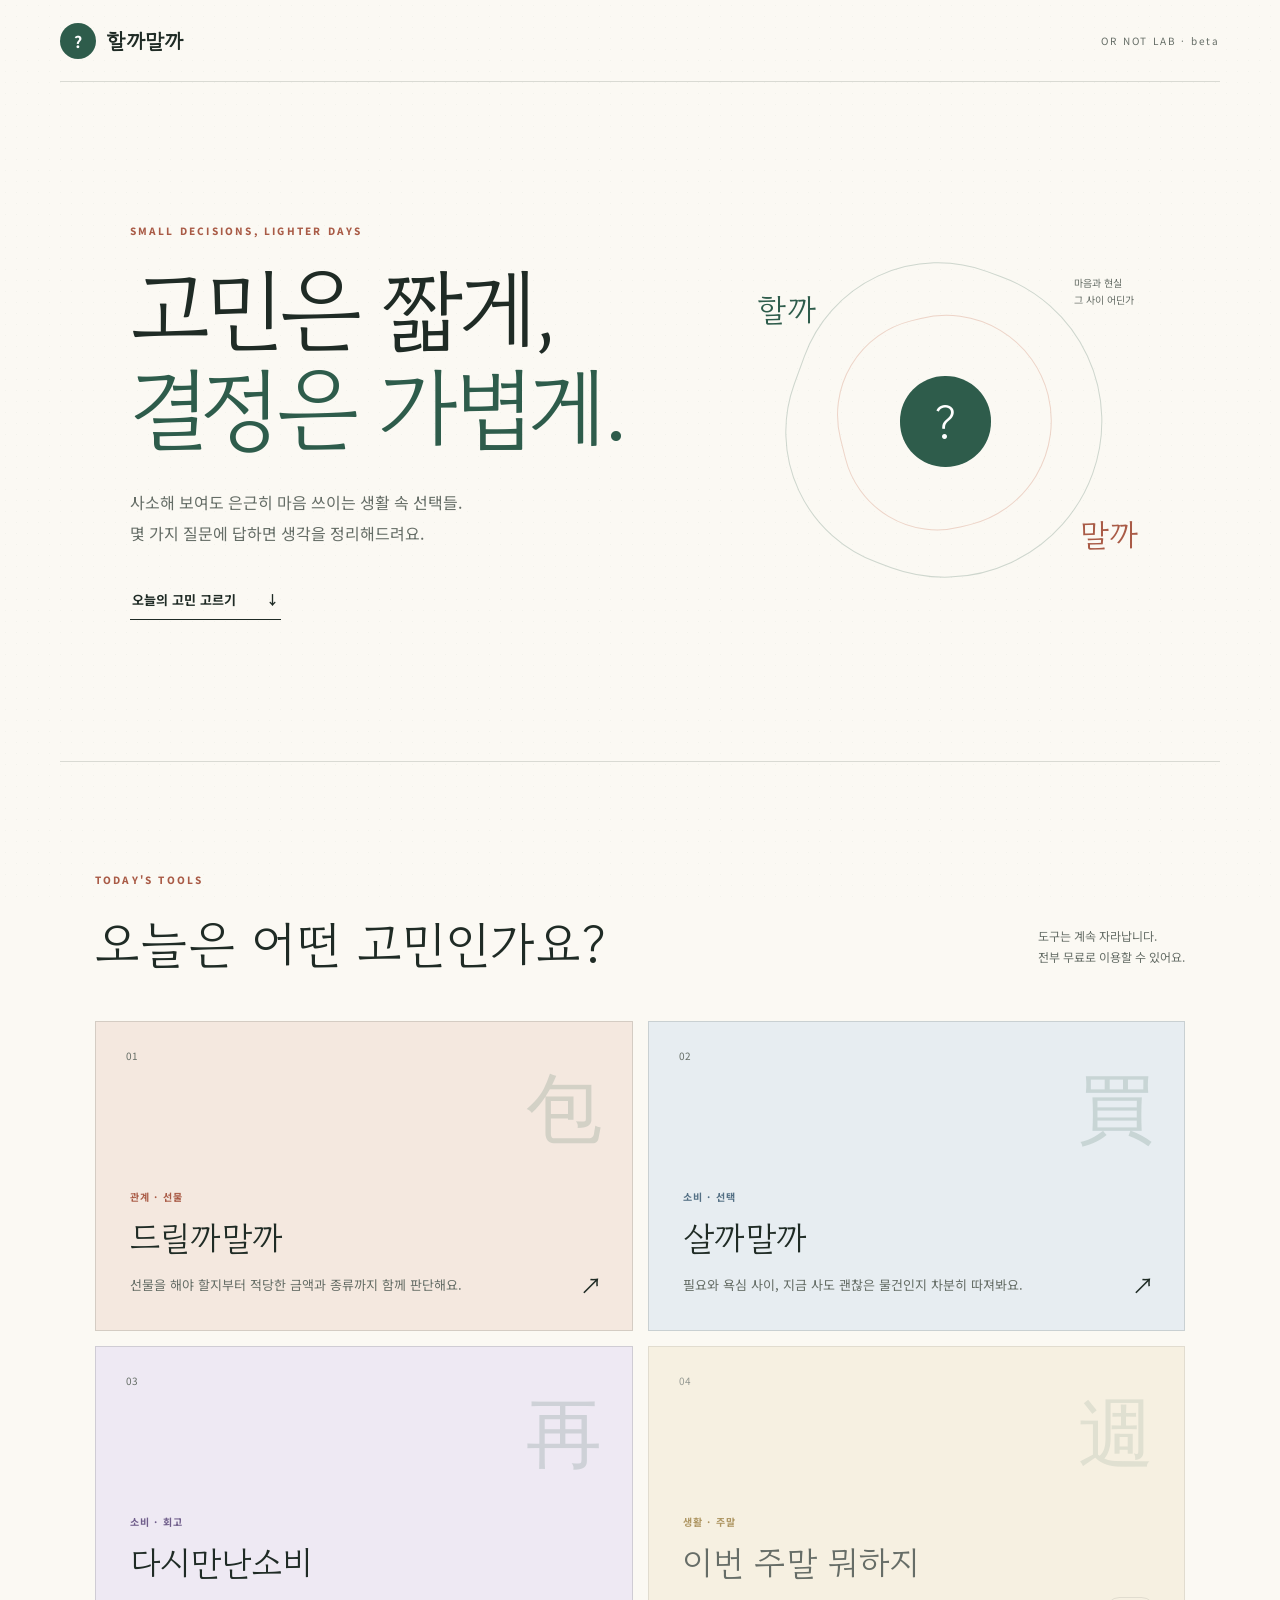
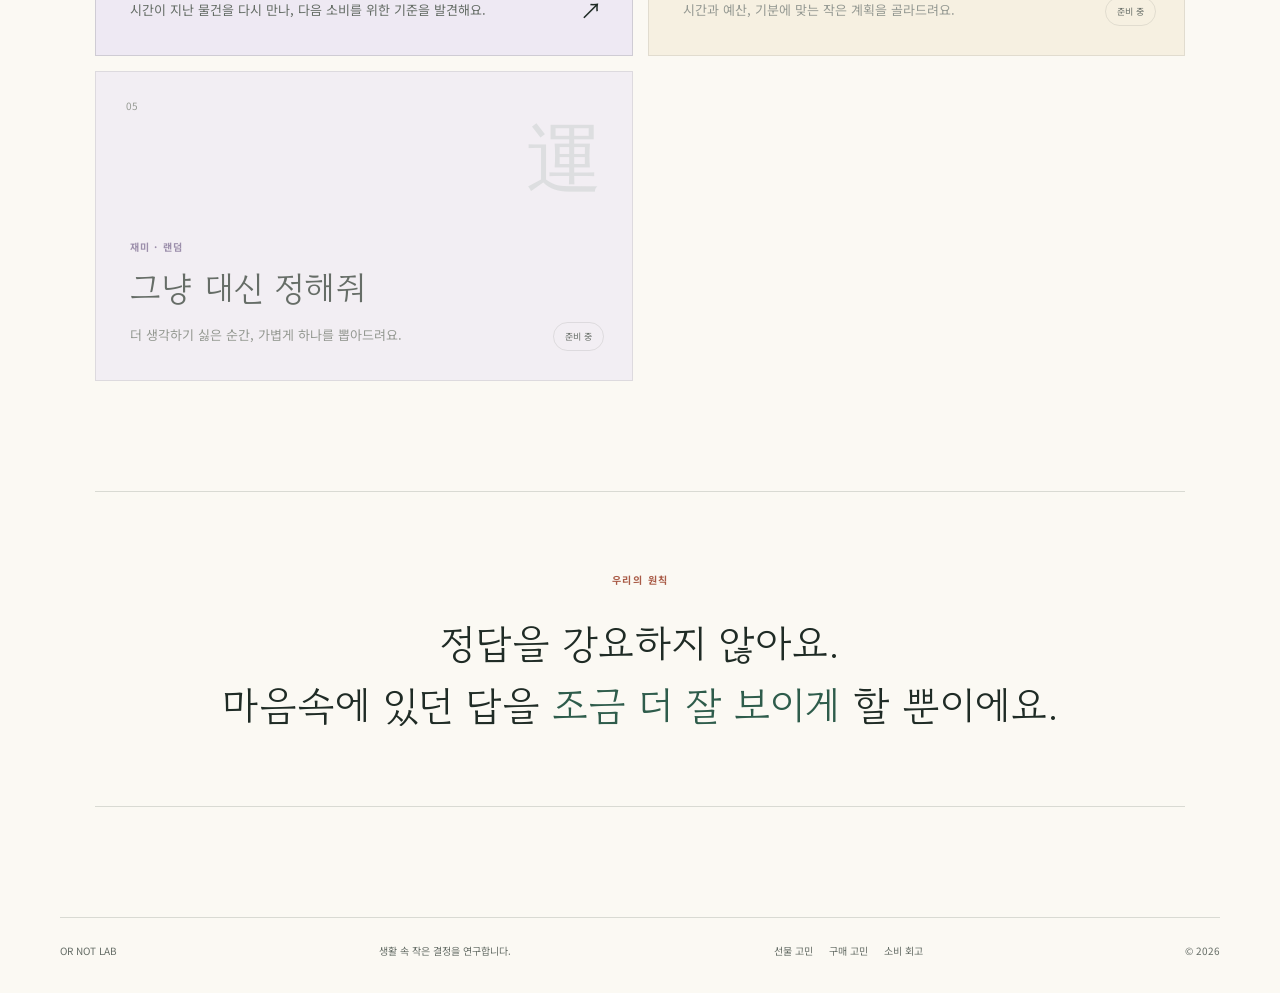
==== docs/index.html @ 8d9c4918 "Optimize site for Google and Naver search" ====
<!DOCTYPE html>
<html lang="ko">
<head>
  <meta charset="UTF-8">
  <meta name="viewport" content="width=device-width, initial-scale=1.0">
  <meta name="robots" content="index, follow">
  <link rel="canonical" href="https://giftornot.pages.dev/">
  <meta property="og:url" content="https://giftornot.pages.dev/">
  <meta property="og:type" content="website">
  <meta property="og:site_name" content="할까말까">
  <meta property="og:locale" content="ko_KR">
  <meta name="description" content="사소하지만 은근 어려운 생활 속 결정을 가볍게 풀어주는 무료 유틸 모음.">
  <meta property="og:title" content="할까말까 — 생활 결정 연구소">
  <meta property="og:description" content="선물, 소비, 주말 계획. 고민은 짧게, 결정은 가볍게.">
  <title>할까말까 — 생활 결정 연구소</title>
  <meta name="theme-color" content="#fbf9f3">
  <link rel="icon" href="favicon.svg" type="image/svg+xml">
  <link rel="preconnect" href="https://fonts.googleapis.com">
  <link rel="preconnect" href="https://fonts.gstatic.com" crossorigin>
  <link href="https://fonts.googleapis.com/css2?family=Gowun+Dodum&family=Noto+Sans+KR:wght@400;500;600;700;800&display=swap" rel="stylesheet">
  <link rel="stylesheet" href="site.css">
  <script type="application/ld+json">
  {
    "@context": "https://schema.org",
    "@type": "WebSite",
    "name": "할까말까",
    "alternateName": "생활 결정 연구소",
    "url": "https://giftornot.pages.dev/",
    "description": "선물, 구매, 소비 회고처럼 일상에서 마주치는 작은 결정을 돕는 무료 도구 모음입니다.",
    "inLanguage": "ko-KR"
  }
  </script>
</head>
<body>
  <div class="grain"></div>
  <header class="site-header">
    <a class="brand" href="./"><span class="brand-dot">?</span><span>할까말까</span></a>
    <p>OR NOT LAB · beta</p>
  </header>

  <main>
    <section class="hero">
      <div class="hero-copy">
        <p class="eyebrow">SMALL DECISIONS, LIGHTER DAYS</p>
        <h1>고민은 짧게,<br><em>결정은 가볍게.</em></h1>
        <p class="hero-description">사소해 보여도 은근히 마음 쓰이는 생활 속 선택들.<br>몇 가지 질문에 답하면 생각을 정리해드려요.</p>
        <a class="hero-link" href="#tools">오늘의 고민 고르기 <span>↓</span></a>
      </div>
      <div class="decision-orbit" aria-hidden="true">
        <div class="orbit orbit-one"></div>
        <div class="orbit orbit-two"></div>
        <span class="orbit-word word-one">할까</span>
        <span class="orbit-word word-two">말까</span>
        <span class="orbit-center">?</span>
        <span class="orbit-note">마음과 현실<br>그 사이 어딘가</span>
      </div>
    </section>

    <section id="tools" class="tools-section">
      <div class="section-heading">
        <div>
          <p class="eyebrow">TODAY'S TOOLS</p>
          <h2>오늘은 어떤 고민인가요?</h2>
        </div>
        <p>도구는 계속 자라납니다.<br>전부 무료로 이용할 수 있어요.</p>
      </div>

      <div class="tool-grid">
        <a class="tool-card gift-card" href="gift/">
          <span class="tool-number">01</span>
          <span class="tool-icon">包</span>
          <div>
            <p class="tool-category">관계 · 선물</p>
            <h3>드릴까말까</h3>
            <p>선물을 해야 할지부터 적당한 금액과 종류까지 함께 판단해요.</p>
          </div>
          <span class="card-arrow">↗</span>
        </a>

        <a class="tool-card buy-card" href="buy/">
          <span class="tool-number">02</span>
          <span class="tool-icon">買</span>
          <div>
            <p class="tool-category">소비 · 선택</p>
            <h3>살까말까</h3>
            <p>필요와 욕심 사이, 지금 사도 괜찮은 물건인지 차분히 따져봐요.</p>
          </div>
          <span class="card-arrow">↗</span>
        </a>

        <a class="tool-card revisit-card" href="revisit/">
          <span class="tool-number">03</span>
          <span class="tool-icon">再</span>
          <div>
            <p class="tool-category">소비 · 회고</p>
            <h3>다시만난소비</h3>
            <p>시간이 지난 물건을 다시 만나, 다음 소비를 위한 기준을 발견해요.</p>
          </div>
          <span class="card-arrow">↗</span>
        </a>

        <article class="tool-card soon-card">
          <span class="tool-number">04</span>
          <span class="tool-icon">週</span>
          <div>
            <p class="tool-category">생활 · 주말</p>
            <h3>이번 주말 뭐하지</h3>
            <p>시간과 예산, 기분에 맞는 작은 계획을 골라드려요.</p>
          </div>
          <span class="soon-label">준비 중</span>
        </article>

        <article class="tool-card soon-card random-card">
          <span class="tool-number">05</span>
          <span class="tool-icon">運</span>
          <div>
            <p class="tool-category">재미 · 랜덤</p>
            <h3>그냥 대신 정해줘</h3>
            <p>더 생각하기 싫은 순간, 가볍게 하나를 뽑아드려요.</p>
          </div>
          <span class="soon-label">준비 중</span>
        </article>
      </div>
    </section>

    <section class="principle">
      <p>우리의 원칙</p>
      <blockquote>정답을 강요하지 않아요.<br>마음속에 있던 답을 <em>조금 더 잘 보이게</em> 할 뿐이에요.</blockquote>
    </section>
  </main>

  <footer>
    <span>OR NOT LAB</span>
    <p>생활 속 작은 결정을 연구합니다.</p>
    <nav aria-label="도구 바로가기">
      <a href="gift/">선물 고민</a>
      <a href="buy/">구매 고민</a>
      <a href="revisit/">소비 회고</a>
    </nav>
    <span>© 2026</span>
  </footer>
</body>
</html>
---- docs/site.css ----
:root {
  --ink: #1f2b25;
  --muted: #656d66;
  --cream: #f4f0e6;
  --paper: #fbf9f3;
  --green: #2e5c4b;
  --coral: #a95b46;
  --blue: #70889c;
  --gold: #c99a3d;
  --violet: #806f9b;
  --line: rgba(31, 43, 37, .15);
}
* { box-sizing: border-box; }
html { scroll-behavior: smooth; }
body { margin: 0; color: var(--ink); font-family: "Noto Sans KR", sans-serif; background: var(--paper); }
.grain { position: fixed; inset: 0; z-index: -1; opacity: .24; background-image: radial-gradient(rgba(46,92,75,.16) .6px, transparent .6px); background-size: 11px 11px; }
.site-header, main, footer { width: min(1160px, calc(100% - 40px)); margin: 0 auto; }
.site-header { height: 82px; display: flex; align-items: center; justify-content: space-between; border-bottom: 1px solid var(--line); }
.site-header p { color: var(--muted); font-size: 10px; letter-spacing: .18em; }
.brand { display: flex; align-items: center; gap: 10px; color: var(--ink); font-family: "Gowun Dodum", serif; font-size: 21px; font-weight: 700; text-decoration: none; }
.brand-dot { width: 36px; height: 36px; display: grid; place-items: center; border-radius: 50%; color: white; font-family: "Noto Sans KR", sans-serif; font-size: 16px; background: var(--green); }
.hero { min-height: 680px; display: flex; align-items: center; justify-content: space-between; gap: 60px; padding: 70px 6%; border-bottom: 1px solid var(--line); }
.hero-copy { max-width: 620px; }
.eyebrow { margin: 0 0 20px; color: var(--coral); font-size: 10px; font-weight: 800; letter-spacing: .22em; }
h1, h2, h3, p, blockquote { word-break: keep-all; }
h1 { margin: 0; font-family: "Gowun Dodum", serif; font-size: clamp(52px, 7vw, 92px); font-weight: 400; line-height: 1.1; letter-spacing: -.06em; }
h1 em { color: var(--green); font-style: normal; }
.hero-description { margin: 32px 0; color: var(--muted); font-size: 16px; line-height: 1.9; }
.hero-link { display: inline-flex; gap: 30px; align-items: center; border-bottom: 1px solid var(--ink); padding: 10px 2px; color: var(--ink); font-size: 13px; font-weight: 700; text-decoration: none; }
.decision-orbit { position: relative; flex: 0 0 410px; height: 410px; }
.orbit { position: absolute; inset: 12%; border: 1px solid rgba(46,92,75,.22); border-radius: 48% 52% 53% 47%; }
.orbit-one { transform: rotate(20deg); }
.orbit-two { inset: 24%; border-color: rgba(201,114,88,.28); transform: rotate(-14deg); }
.orbit-center { position: absolute; inset: 39%; display: grid; place-items: center; border-radius: 50%; color: white; font-family: "Gowun Dodum", serif; font-size: 44px; background: var(--green); }
.orbit-word { position: absolute; font-family: "Gowun Dodum", serif; font-size: 32px; }
.word-one { top: 17%; left: 4%; color: var(--green); }
.word-two { right: 3%; bottom: 17%; color: var(--coral); }
.orbit-note { position: absolute; right: 4%; top: 14%; color: var(--muted); font-size: 10px; line-height: 1.7; }
.tools-section { padding: 110px 3%; }
.section-heading { display: flex; justify-content: space-between; align-items: flex-end; margin-bottom: 42px; }
.section-heading h2 { margin: 0; font-family: "Gowun Dodum", serif; font-size: clamp(34px, 4vw, 50px); font-weight: 400; }
.section-heading > p { color: var(--muted); font-size: 12px; line-height: 1.7; }
.tool-grid { display: grid; grid-template-columns: 1fr 1fr; gap: 15px; }
.tool-card { position: relative; min-height: 310px; display: flex; flex-direction: column; justify-content: flex-end; overflow: hidden; border: 1px solid var(--line); padding: 34px; color: var(--ink); text-decoration: none; background: rgba(255,255,255,.55); transition: transform .25s, box-shadow .25s; }
a.tool-card:hover { transform: translateY(-5px); box-shadow: 0 24px 55px rgba(31,43,37,.1); }
.tool-number { position: absolute; top: 26px; left: 30px; color: var(--muted); font-size: 10px; }
.tool-icon { position: absolute; top: 25px; right: 30px; color: rgba(46,92,75,.17); font-family: "Gowun Dodum", serif; font-size: 76px; }
.tool-category { margin: 0 0 9px; color: var(--coral); font-size: 10px; font-weight: 700; letter-spacing: .12em; }
.tool-card h3 { margin: 0 0 12px; font-family: "Gowun Dodum", serif; font-size: 34px; font-weight: 400; }
.tool-card div > p:last-child { max-width: 360px; margin: 0; color: var(--muted); font-size: 13px; line-height: 1.7; }
.gift-card { background: #f4e8df; }
.gift-card .tool-category { color: #a95b46; }
.buy-card { background: #e7edf1; }
.buy-card .tool-category { color: #536f84; }
.revisit-card { background: #eee9f3; }
.revisit-card .tool-category { color: #6f5d8a; }
.soon-card:not(.random-card) { background: #f4ecd9; }
.soon-card:not(.random-card) .tool-category { color: #8a681f; }
.random-card { background: #eee9f3; }
.random-card .tool-category { color: #6f5d8a; }
.card-arrow { position: absolute; right: 30px; bottom: 30px; font-size: 22px; }
.soon-card { opacity: .68; }
.soon-label { position: absolute; right: 28px; bottom: 29px; border: 1px solid var(--line); border-radius: 999px; padding: 7px 11px; font-size: 9px; }
.principle { margin: 0 3% 110px; border-top: 1px solid var(--line); border-bottom: 1px solid var(--line); padding: 70px 4%; text-align: center; }
.principle > p { color: var(--coral); font-size: 10px; font-weight: 700; letter-spacing: .15em; }
.principle blockquote { margin: 25px 0 0; font-family: "Gowun Dodum", serif; font-size: clamp(25px, 3.3vw, 40px); line-height: 1.55; }
.principle em { color: var(--green); font-style: normal; }
footer { display: flex; justify-content: space-between; border-top: 1px solid var(--line); padding: 25px 0 35px; color: var(--muted); font-size: 10px; }
footer p { margin: 0; }
footer nav { display: flex; gap: 16px; }
footer a { color: inherit; text-decoration: none; }
footer a:hover { color: var(--ink); text-decoration: underline; }
@media (max-width: 800px) {
  .hero { flex-direction: column; align-items: flex-start; min-height: auto; padding: 75px 0; }
  .decision-orbit { align-self: center; transform: scale(.82); margin: -20px 0; }
  .tool-grid { grid-template-columns: 1fr; }
}
@media (max-width: 520px) {
  .site-header, main, footer { width: calc(100% - 28px); }
  .site-header p { display: none; }
  h1 { font-size: 50px; }
  .hero { gap: 30px; }
  .decision-orbit { width: 360px; height: 360px; flex-basis: 360px; transform: scale(.85); transform-origin: center; margin-left: calc((100% - 360px)/2); }
  .section-heading { align-items: flex-start; flex-direction: column; gap: 18px; }
  .tools-section { padding: 80px 0; }
  .tool-card { min-height: 280px; padding: 28px 23px; }
  .tool-icon { right: 23px; }
  .card-arrow, .soon-label { right: 23px; }
  footer { flex-direction: column; gap: 9px; }
  footer nav { flex-wrap: wrap; gap: 8px 14px; }
}
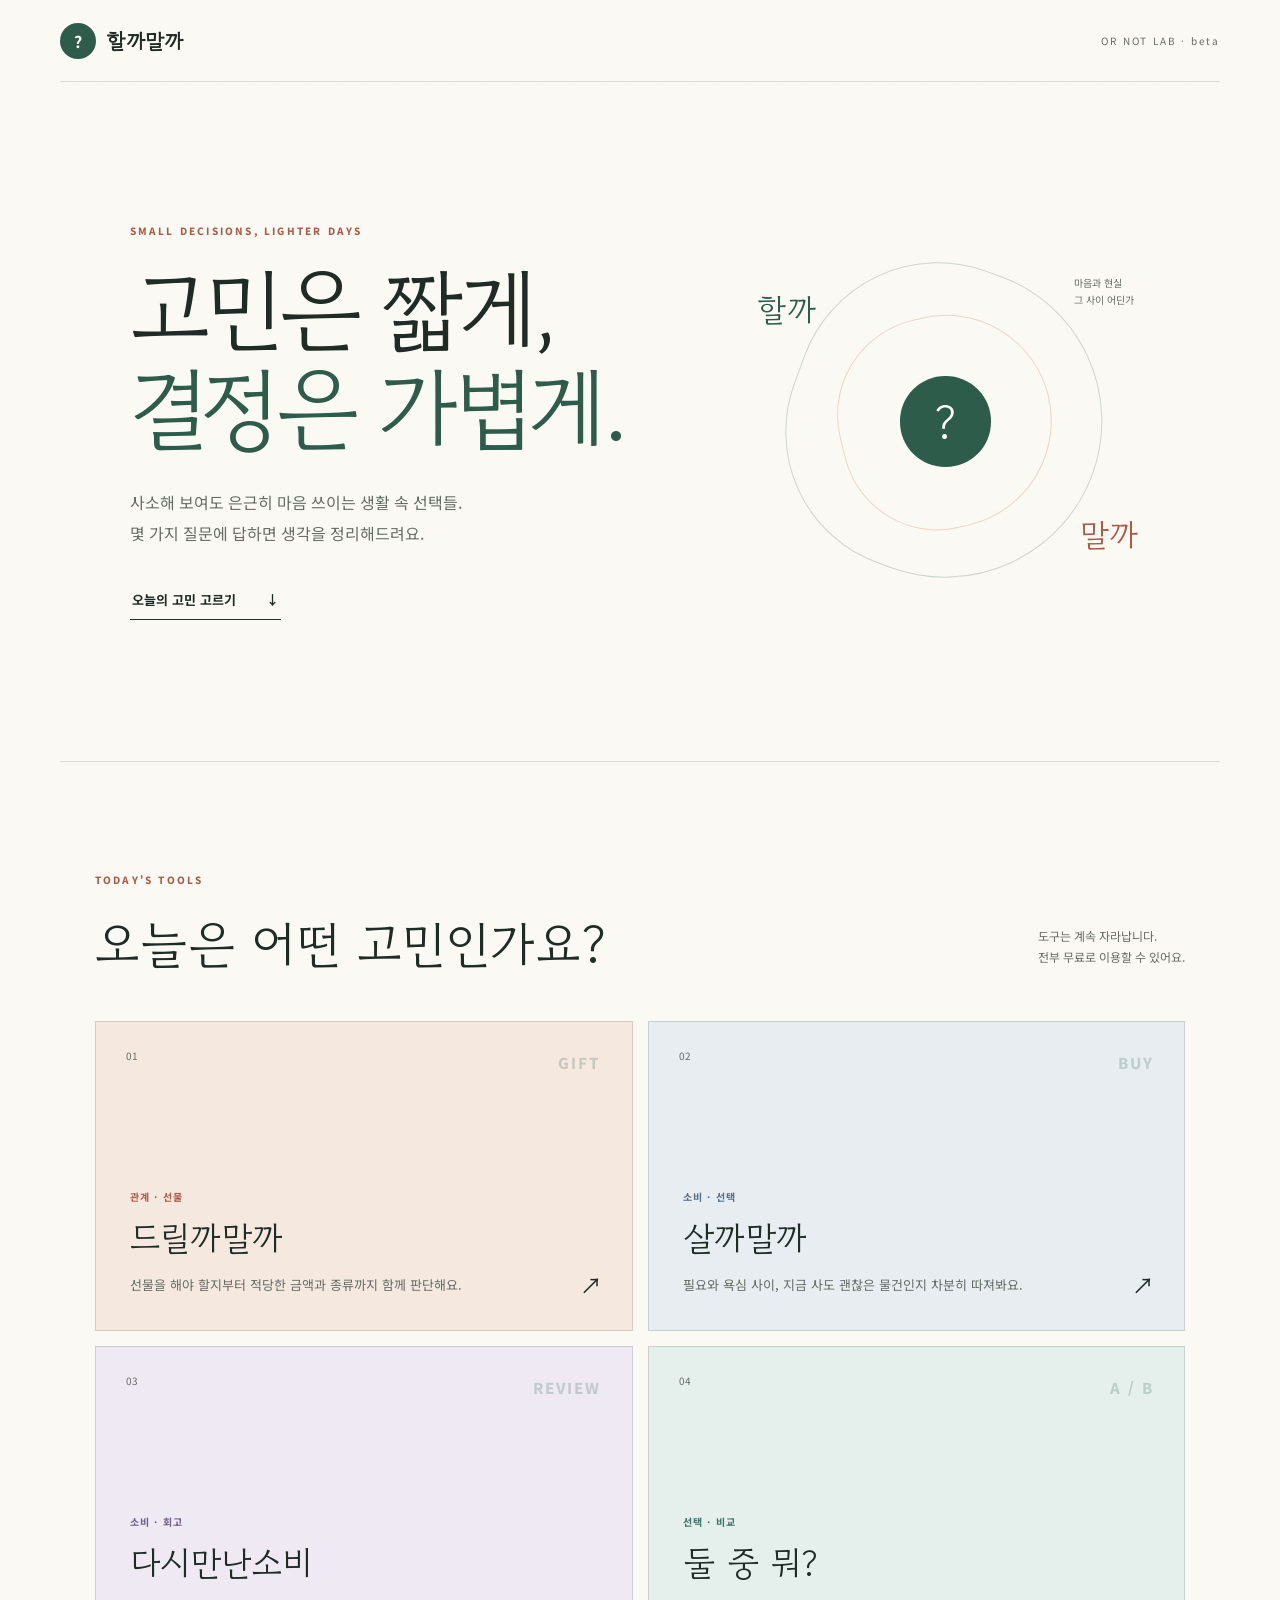
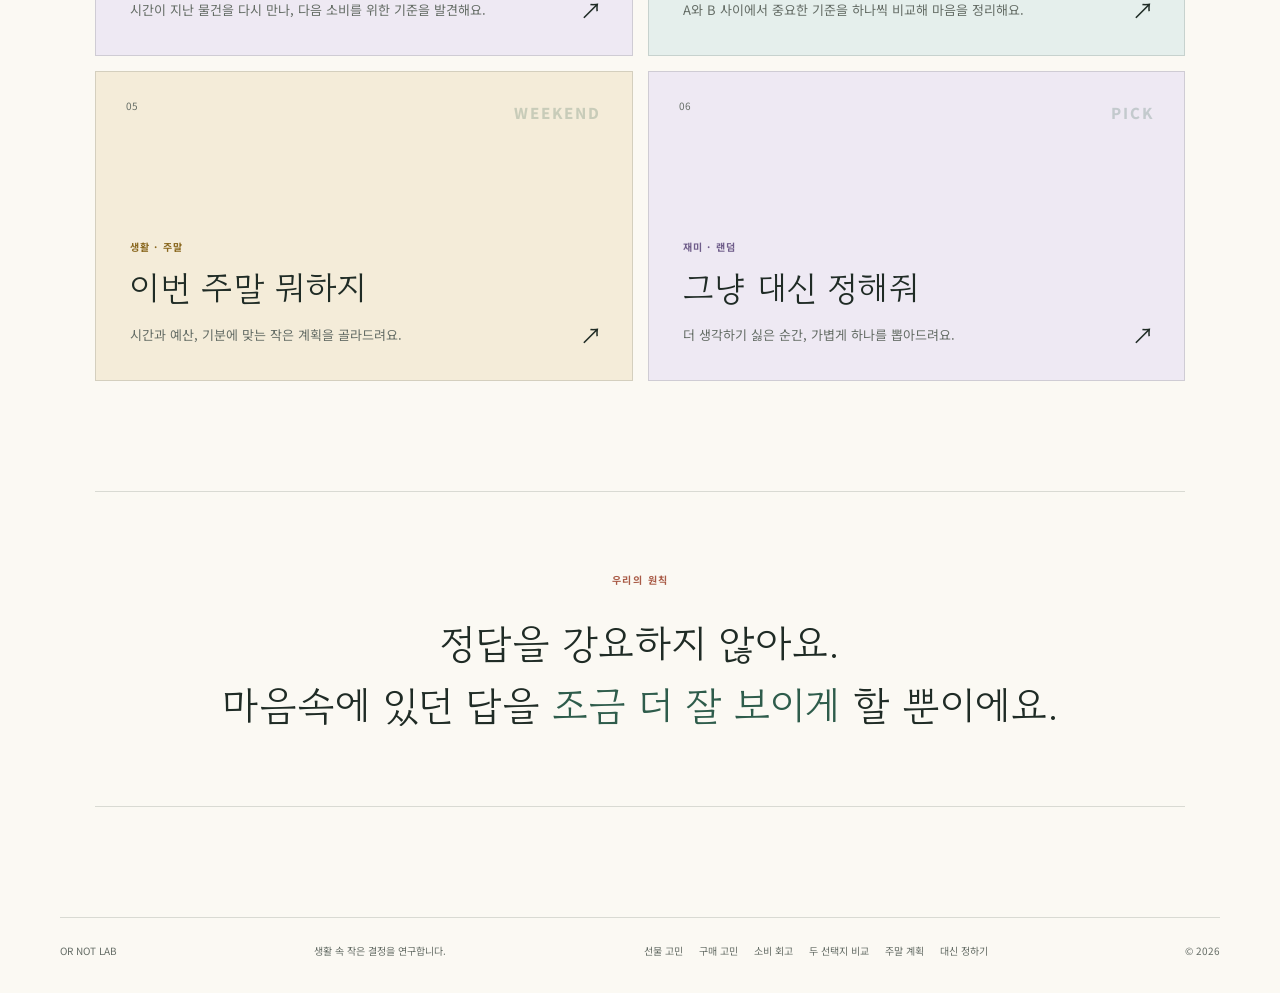
==== commit 3d17e4d7: "Add weekend planner and random ladder" ====
--- a/docs/index.html
+++ b/docs/index.html
@@ -2,6 +2,13 @@
 <html lang="ko">
 <head>
   <meta charset="UTF-8">
+  <script async src="https://www.googletagmanager.com/gtag/js?id=G-GD6K8FB589"></script>
+  <script>
+    window.dataLayer = window.dataLayer || [];
+    function gtag(){dataLayer.push(arguments);}
+    gtag('js', new Date());
+    gtag('config', 'G-GD6K8FB589');
+  </script>
   <meta name="viewport" content="width=device-width, initial-scale=1.0">
   <meta name="robots" content="index, follow">
   <link rel="canonical" href="https://giftornot.pages.dev/">
@@ -9,9 +16,9 @@
   <meta property="og:type" content="website">
   <meta property="og:site_name" content="할까말까">
   <meta property="og:locale" content="ko_KR">
-  <meta name="description" content="사소하지만 은근 어려운 생활 속 결정을 가볍게 풀어주는 무료 유틸 모음.">
+  <meta name="description" content="선물, 구매, 소비 회고, 두 선택지 비교, 주말 계획과 랜덤 선택까지 생활 속 결정을 가볍게 풀어주는 무료 도구 모음.">
   <meta property="og:title" content="할까말까 — 생활 결정 연구소">
-  <meta property="og:description" content="선물, 소비, 주말 계획. 고민은 짧게, 결정은 가볍게.">
+  <meta property="og:description" content="선물, 구매, 소비 회고, A/B 비교. 고민은 짧게, 결정은 가볍게.">
   <title>할까말까 — 생활 결정 연구소</title>
   <meta name="theme-color" content="#fbf9f3">
   <link rel="icon" href="favicon.svg" type="image/svg+xml">
@@ -26,7 +33,7 @@
     "name": "할까말까",
     "alternateName": "생활 결정 연구소",
     "url": "https://giftornot.pages.dev/",
-    "description": "선물, 구매, 소비 회고처럼 일상에서 마주치는 작은 결정을 돕는 무료 도구 모음입니다.",
+    "description": "선물, 구매, 소비 회고, 두 선택지 비교처럼 일상에서 마주치는 작은 결정을 돕는 무료 도구 모음입니다.",
     "inLanguage": "ko-KR"
   }
   </script>
@@ -68,7 +75,7 @@
       <div class="tool-grid">
         <a class="tool-card gift-card" href="gift/">
           <span class="tool-number">01</span>
-          <span class="tool-icon">包</span>
+          <span class="tool-icon">GIFT</span>
           <div>
             <p class="tool-category">관계 · 선물</p>
             <h3>드릴까말까</h3>
@@ -79,7 +86,7 @@
 
         <a class="tool-card buy-card" href="buy/">
           <span class="tool-number">02</span>
-          <span class="tool-icon">買</span>
+          <span class="tool-icon">BUY</span>
           <div>
             <p class="tool-category">소비 · 선택</p>
             <h3>살까말까</h3>
@@ -90,7 +97,7 @@
 
         <a class="tool-card revisit-card" href="revisit/">
           <span class="tool-number">03</span>
-          <span class="tool-icon">再</span>
+          <span class="tool-icon">REVIEW</span>
           <div>
             <p class="tool-category">소비 · 회고</p>
             <h3>다시만난소비</h3>
@@ -99,27 +106,38 @@
           <span class="card-arrow">↗</span>
         </a>
 
-        <article class="tool-card soon-card">
+        <a class="tool-card compare-card" href="compare/">
           <span class="tool-number">04</span>
-          <span class="tool-icon">週</span>
+          <span class="tool-icon">A / B</span>
+          <div>
+            <p class="tool-category">선택 · 비교</p>
+            <h3>둘 중 뭐?</h3>
+            <p>A와 B 사이에서 중요한 기준을 하나씩 비교해 마음을 정리해요.</p>
+          </div>
+          <span class="card-arrow">↗</span>
+        </a>
+
+        <a class="tool-card weekend-card" href="weekend/">
+          <span class="tool-number">05</span>
+          <span class="tool-icon">WEEKEND</span>
           <div>
             <p class="tool-category">생활 · 주말</p>
             <h3>이번 주말 뭐하지</h3>
             <p>시간과 예산, 기분에 맞는 작은 계획을 골라드려요.</p>
           </div>
-          <span class="soon-label">준비 중</span>
-        </article>
+          <span class="card-arrow">↗</span>
+        </a>
 
-        <article class="tool-card soon-card random-card">
-          <span class="tool-number">05</span>
-          <span class="tool-icon">運</span>
+        <a class="tool-card random-card" href="random/">
+          <span class="tool-number">06</span>
+          <span class="tool-icon">PICK</span>
           <div>
             <p class="tool-category">재미 · 랜덤</p>
             <h3>그냥 대신 정해줘</h3>
             <p>더 생각하기 싫은 순간, 가볍게 하나를 뽑아드려요.</p>
           </div>
-          <span class="soon-label">준비 중</span>
-        </article>
+          <span class="card-arrow">↗</span>
+        </a>
       </div>
     </section>
 
@@ -136,6 +154,9 @@
       <a href="gift/">선물 고민</a>
       <a href="buy/">구매 고민</a>
       <a href="revisit/">소비 회고</a>
+      <a href="compare/">두 선택지 비교</a>
+      <a href="weekend/">주말 계획</a>
+      <a href="random/">대신 정하기</a>
     </nav>
     <span>© 2026</span>
   </footer>
--- a/docs/site.css
+++ b/docs/site.css
@@ -44,7 +44,7 @@
 .tool-card { position: relative; min-height: 310px; display: flex; flex-direction: column; justify-content: flex-end; overflow: hidden; border: 1px solid var(--line); padding: 34px; color: var(--ink); text-decoration: none; background: rgba(255,255,255,.55); transition: transform .25s, box-shadow .25s; }
 a.tool-card:hover { transform: translateY(-5px); box-shadow: 0 24px 55px rgba(31,43,37,.1); }
 .tool-number { position: absolute; top: 26px; left: 30px; color: var(--muted); font-size: 10px; }
-.tool-icon { position: absolute; top: 25px; right: 30px; color: rgba(46,92,75,.17); font-family: "Gowun Dodum", serif; font-size: 76px; }
+.tool-icon { position: absolute; top: 30px; right: 30px; color: rgba(46,92,75,.22); font-family: "Noto Sans KR", sans-serif; font-size: 15px; font-weight: 800; letter-spacing: .14em; }
 .tool-category { margin: 0 0 9px; color: var(--coral); font-size: 10px; font-weight: 700; letter-spacing: .12em; }
 .tool-card h3 { margin: 0 0 12px; font-family: "Gowun Dodum", serif; font-size: 34px; font-weight: 400; }
 .tool-card div > p:last-child { max-width: 360px; margin: 0; color: var(--muted); font-size: 13px; line-height: 1.7; }
@@ -54,12 +54,13 @@
 .buy-card .tool-category { color: #536f84; }
 .revisit-card { background: #eee9f3; }
 .revisit-card .tool-category { color: #6f5d8a; }
-.soon-card:not(.random-card) { background: #f4ecd9; }
-.soon-card:not(.random-card) .tool-category { color: #8a681f; }
+.compare-card { background: #e5efec; }
+.compare-card .tool-category { color: #397466; }
+.weekend-card { background: #f4ecd9; }
+.weekend-card .tool-category { color: #8a681f; }
 .random-card { background: #eee9f3; }
 .random-card .tool-category { color: #6f5d8a; }
 .card-arrow { position: absolute; right: 30px; bottom: 30px; font-size: 22px; }
-.soon-card { opacity: .68; }
 .soon-label { position: absolute; right: 28px; bottom: 29px; border: 1px solid var(--line); border-radius: 999px; padding: 7px 11px; font-size: 9px; }
 .principle { margin: 0 3% 110px; border-top: 1px solid var(--line); border-bottom: 1px solid var(--line); padding: 70px 4%; text-align: center; }
 .principle > p { color: var(--coral); font-size: 10px; font-weight: 700; letter-spacing: .15em; }
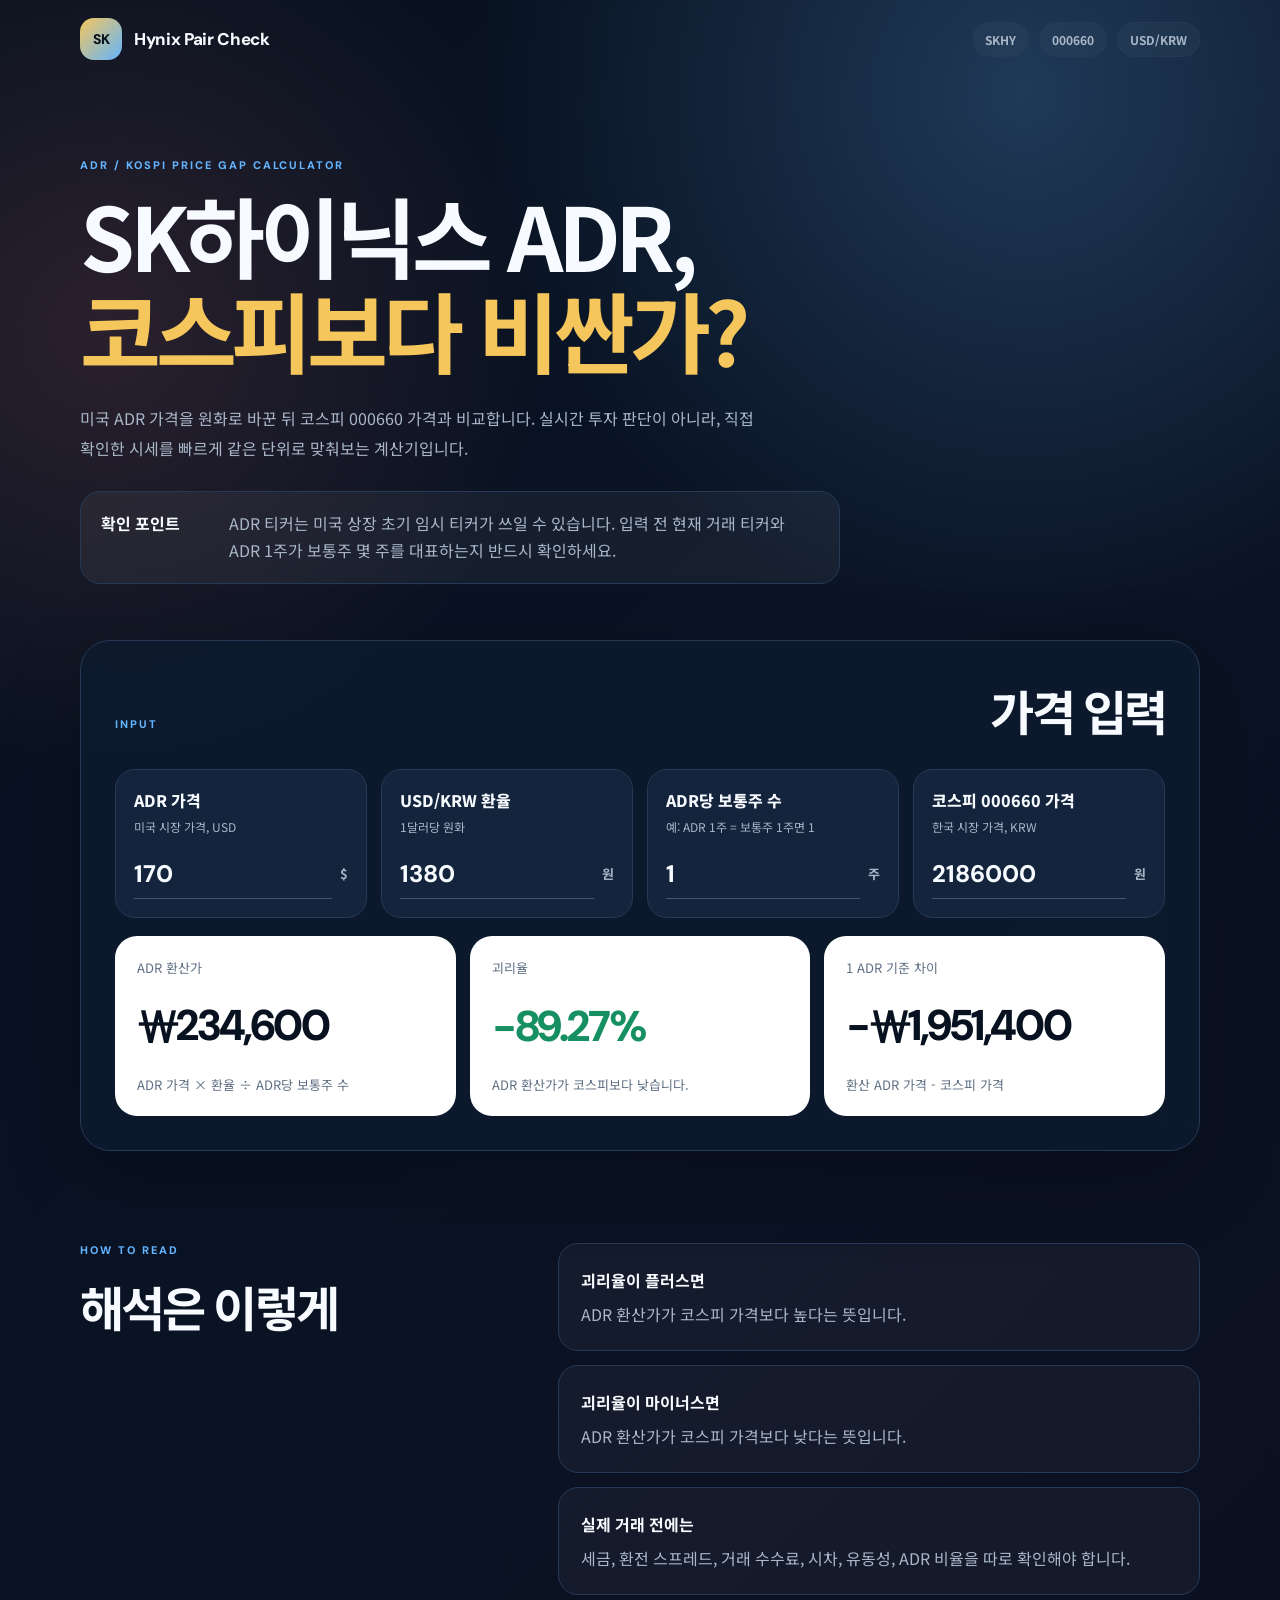
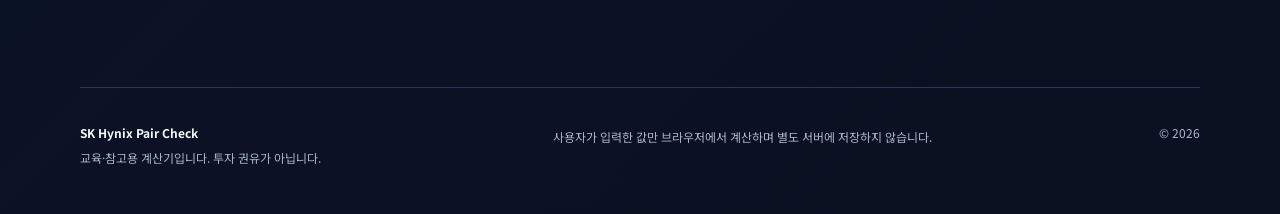
==== commit bc28f9f7: "Replace site with SK hynix price gap calculator" ====
--- a/docs/index.html
+++ b/docs/index.html
@@ -1,4 +1,4 @@
-<!DOCTYPE html>
+<!doctype html>
 <html lang="ko">
 <head>
   <meta charset="UTF-8">
@@ -9,156 +9,157 @@
     gtag('js', new Date());
     gtag('config', 'G-GD6K8FB589');
   </script>
-  <meta name="viewport" content="width=device-width, initial-scale=1.0">
+  <meta name="viewport" content="width=device-width, initial-scale=1">
   <meta name="robots" content="index, follow">
+  <meta name="description" content="SK하이닉스 ADR과 코스피 000660 가격을 원화 기준으로 환산해 프리미엄과 할인율을 비교하는 계산기입니다.">
+  <meta name="theme-color" content="#07111f">
+  <meta property="og:title" content="SK하이닉스 ADR vs 코스피 가격 비교">
+  <meta property="og:description" content="ADR 가격, 환율, ADR 비율, 코스피 가격을 입력해 원화 기준 괴리율을 계산하세요.">
+  <meta property="og:type" content="website">
+  <meta property="og:url" content="https://giftornot.pages.dev/">
+  <meta property="og:image" content="https://giftornot.pages.dev/favicon.svg">
   <link rel="canonical" href="https://giftornot.pages.dev/">
-  <meta property="og:url" content="https://giftornot.pages.dev/">
-  <meta property="og:type" content="website">
-  <meta property="og:site_name" content="할까말까">
-  <meta property="og:locale" content="ko_KR">
-  <meta name="description" content="선물, 구매, 소비 회고, 두 선택지 비교, 주말 계획과 랜덤 선택까지 생활 속 결정을 가볍게 풀어주는 무료 도구 모음.">
-  <meta property="og:title" content="할까말까 — 생활 결정 연구소">
-  <meta property="og:description" content="선물, 구매, 소비 회고, A/B 비교. 고민은 짧게, 결정은 가볍게.">
-  <title>할까말까 — 생활 결정 연구소</title>
-  <meta name="theme-color" content="#fbf9f3">
   <link rel="icon" href="favicon.svg" type="image/svg+xml">
   <link rel="preconnect" href="https://fonts.googleapis.com">
   <link rel="preconnect" href="https://fonts.gstatic.com" crossorigin>
-  <link href="https://fonts.googleapis.com/css2?family=Gowun+Dodum&family=Noto+Sans+KR:wght@400;500;600;700;800&display=swap" rel="stylesheet">
-  <link rel="stylesheet" href="site.css">
+  <link href="https://fonts.googleapis.com/css2?family=DM+Sans:wght@600;700;800&family=Noto+Sans+KR:wght@400;500;600;700;800&display=swap" rel="stylesheet">
+  <link rel="stylesheet" href="styles.css">
+  <title>SK하이닉스 ADR vs 코스피 가격 비교</title>
   <script type="application/ld+json">
   {
     "@context": "https://schema.org",
-    "@type": "WebSite",
-    "name": "할까말까",
-    "alternateName": "생활 결정 연구소",
+    "@type": "WebApplication",
+    "name": "SK하이닉스 ADR vs 코스피 가격 비교",
     "url": "https://giftornot.pages.dev/",
-    "description": "선물, 구매, 소비 회고, 두 선택지 비교처럼 일상에서 마주치는 작은 결정을 돕는 무료 도구 모음입니다.",
-    "inLanguage": "ko-KR"
+    "applicationCategory": "FinanceApplication",
+    "operatingSystem": "Any",
+    "description": "SK하이닉스 ADR 가격을 원화로 환산해 코스피 000660 가격과 비교하는 무료 계산기입니다.",
+    "inLanguage": "ko-KR",
+    "isAccessibleForFree": true
   }
   </script>
 </head>
 <body>
-  <div class="grain"></div>
   <header class="site-header">
-    <a class="brand" href="./"><span class="brand-dot">?</span><span>할까말까</span></a>
-    <p>OR NOT LAB · beta</p>
+    <a class="brand" href="./" aria-label="홈으로 이동">
+      <span>SK</span>
+      <strong>Hynix Pair Check</strong>
+    </a>
+    <nav aria-label="외부 시세 링크">
+      <a href="https://finance.yahoo.com/quote/SKHY" target="_blank" rel="noopener">SKHY</a>
+      <a href="https://finance.naver.com/item/main.naver?code=000660" target="_blank" rel="noopener">000660</a>
+      <a href="https://finance.naver.com/marketindex/exchangeDetail.naver?marketindexCd=FX_USDKRW" target="_blank" rel="noopener">USD/KRW</a>
+    </nav>
   </header>
 
   <main>
     <section class="hero">
-      <div class="hero-copy">
-        <p class="eyebrow">SMALL DECISIONS, LIGHTER DAYS</p>
-        <h1>고민은 짧게,<br><em>결정은 가볍게.</em></h1>
-        <p class="hero-description">사소해 보여도 은근히 마음 쓰이는 생활 속 선택들.<br>몇 가지 질문에 답하면 생각을 정리해드려요.</p>
-        <a class="hero-link" href="#tools">오늘의 고민 고르기 <span>↓</span></a>
-      </div>
-      <div class="decision-orbit" aria-hidden="true">
-        <div class="orbit orbit-one"></div>
-        <div class="orbit orbit-two"></div>
-        <span class="orbit-word word-one">할까</span>
-        <span class="orbit-word word-two">말까</span>
-        <span class="orbit-center">?</span>
-        <span class="orbit-note">마음과 현실<br>그 사이 어딘가</span>
+      <p class="eyebrow">ADR / KOSPI PRICE GAP CALCULATOR</p>
+      <h1>SK하이닉스 ADR,<br><em>코스피보다 비싼가?</em></h1>
+      <p class="hero-copy">
+        미국 ADR 가격을 원화로 바꾼 뒤 코스피 000660 가격과 비교합니다.
+        실시간 투자 판단이 아니라, 직접 확인한 시세를 빠르게 같은 단위로 맞춰보는 계산기입니다.
+      </p>
+      <div class="market-note" role="note">
+        <b>확인 포인트</b>
+        <span>ADR 티커는 미국 상장 초기 임시 티커가 쓰일 수 있습니다. 입력 전 현재 거래 티커와 ADR 1주가 보통주 몇 주를 대표하는지 반드시 확인하세요.</span>
       </div>
     </section>
 
-    <section id="tools" class="tools-section">
-      <div class="section-heading">
-        <div>
-          <p class="eyebrow">TODAY'S TOOLS</p>
-          <h2>오늘은 어떤 고민인가요?</h2>
-        </div>
-        <p>도구는 계속 자라납니다.<br>전부 무료로 이용할 수 있어요.</p>
+    <section class="calculator" aria-labelledby="calc-title">
+      <div class="section-title">
+        <p class="eyebrow">INPUT</p>
+        <h2 id="calc-title">가격 입력</h2>
       </div>
 
-      <div class="tool-grid">
-        <a class="tool-card gift-card" href="gift/">
-          <span class="tool-number">01</span>
-          <span class="tool-icon">GIFT</span>
-          <div>
-            <p class="tool-category">관계 · 선물</p>
-            <h3>드릴까말까</h3>
-            <p>선물을 해야 할지부터 적당한 금액과 종류까지 함께 판단해요.</p>
+      <form id="compareForm" class="input-grid">
+        <label>
+          <span>ADR 가격</span>
+          <small>미국 시장 가격, USD</small>
+          <div class="field">
+            <input id="adrPrice" name="adrPrice" type="number" min="0" step="0.01" value="170" inputmode="decimal">
+            <b>$</b>
           </div>
-          <span class="card-arrow">↗</span>
-        </a>
+        </label>
 
-        <a class="tool-card buy-card" href="buy/">
-          <span class="tool-number">02</span>
-          <span class="tool-icon">BUY</span>
-          <div>
-            <p class="tool-category">소비 · 선택</p>
-            <h3>살까말까</h3>
-            <p>필요와 욕심 사이, 지금 사도 괜찮은 물건인지 차분히 따져봐요.</p>
+        <label>
+          <span>USD/KRW 환율</span>
+          <small>1달러당 원화</small>
+          <div class="field">
+            <input id="fxRate" name="fxRate" type="number" min="0" step="0.01" value="1380" inputmode="decimal">
+            <b>원</b>
           </div>
-          <span class="card-arrow">↗</span>
-        </a>
+        </label>
 
-        <a class="tool-card revisit-card" href="revisit/">
-          <span class="tool-number">03</span>
-          <span class="tool-icon">REVIEW</span>
-          <div>
-            <p class="tool-category">소비 · 회고</p>
-            <h3>다시만난소비</h3>
-            <p>시간이 지난 물건을 다시 만나, 다음 소비를 위한 기준을 발견해요.</p>
+        <label>
+          <span>ADR당 보통주 수</span>
+          <small>예: ADR 1주 = 보통주 1주면 1</small>
+          <div class="field">
+            <input id="shareRatio" name="shareRatio" type="number" min="0.0001" step="0.0001" value="1" inputmode="decimal">
+            <b>주</b>
           </div>
-          <span class="card-arrow">↗</span>
-        </a>
+        </label>
 
-        <a class="tool-card compare-card" href="compare/">
-          <span class="tool-number">04</span>
-          <span class="tool-icon">A / B</span>
-          <div>
-            <p class="tool-category">선택 · 비교</p>
-            <h3>둘 중 뭐?</h3>
-            <p>A와 B 사이에서 중요한 기준을 하나씩 비교해 마음을 정리해요.</p>
+        <label>
+          <span>코스피 000660 가격</span>
+          <small>한국 시장 가격, KRW</small>
+          <div class="field">
+            <input id="kospiPrice" name="kospiPrice" type="number" min="0" step="1" value="2186000" inputmode="numeric">
+            <b>원</b>
           </div>
-          <span class="card-arrow">↗</span>
-        </a>
+        </label>
+      </form>
 
-        <a class="tool-card weekend-card" href="weekend/">
-          <span class="tool-number">05</span>
-          <span class="tool-icon">WEEKEND</span>
-          <div>
-            <p class="tool-category">생활 · 주말</p>
-            <h3>이번 주말 뭐하지</h3>
-            <p>시간과 예산, 기분에 맞는 작은 계획을 골라드려요.</p>
-          </div>
-          <span class="card-arrow">↗</span>
-        </a>
-
-        <a class="tool-card random-card" href="random/">
-          <span class="tool-number">06</span>
-          <span class="tool-icon">PICK</span>
-          <div>
-            <p class="tool-category">재미 · 랜덤</p>
-            <h3>그냥 대신 정해줘</h3>
-            <p>더 생각하기 싫은 순간, 가볍게 하나를 뽑아드려요.</p>
-          </div>
-          <span class="card-arrow">↗</span>
-        </a>
+      <div class="result-panel" aria-live="polite">
+        <article>
+          <span>ADR 환산가</span>
+          <strong id="convertedPrice">-</strong>
+          <small>ADR 가격 × 환율 ÷ ADR당 보통주 수</small>
+        </article>
+        <article>
+          <span>괴리율</span>
+          <strong id="premiumRate">-</strong>
+          <small id="premiumLabel">입력값을 기준으로 계산합니다.</small>
+        </article>
+        <article>
+          <span>1 ADR 기준 차이</span>
+          <strong id="priceGap">-</strong>
+          <small>환산 ADR 가격 - 코스피 가격</small>
+        </article>
       </div>
     </section>
 
-    <section class="principle">
-      <p>우리의 원칙</p>
-      <blockquote>정답을 강요하지 않아요.<br>마음속에 있던 답을 <em>조금 더 잘 보이게</em> 할 뿐이에요.</blockquote>
+    <section class="guide" aria-labelledby="guide-title">
+      <div>
+        <p class="eyebrow">HOW TO READ</p>
+        <h2 id="guide-title">해석은 이렇게</h2>
+      </div>
+      <ol>
+        <li>
+          <b>괴리율이 플러스면</b>
+          ADR 환산가가 코스피 가격보다 높다는 뜻입니다.
+        </li>
+        <li>
+          <b>괴리율이 마이너스면</b>
+          ADR 환산가가 코스피 가격보다 낮다는 뜻입니다.
+        </li>
+        <li>
+          <b>실제 거래 전에는</b>
+          세금, 환전 스프레드, 거래 수수료, 시차, 유동성, ADR 비율을 따로 확인해야 합니다.
+        </li>
+      </ol>
     </section>
   </main>
 
   <footer>
-    <span>OR NOT LAB</span>
-    <p>생활 속 작은 결정을 연구합니다.</p>
-    <nav aria-label="도구 바로가기">
-      <a href="gift/">선물 고민</a>
-      <a href="buy/">구매 고민</a>
-      <a href="revisit/">소비 회고</a>
-      <a href="compare/">두 선택지 비교</a>
-      <a href="weekend/">주말 계획</a>
-      <a href="random/">대신 정하기</a>
-    </nav>
+    <div>
+      <strong>SK Hynix Pair Check</strong>
+      <p>교육·참고용 계산기입니다. 투자 권유가 아닙니다.</p>
+    </div>
+    <p>사용자가 입력한 값만 브라우저에서 계산하며 별도 서버에 저장하지 않습니다.</p>
     <span>© 2026</span>
   </footer>
+
+  <script src="app.js"></script>
 </body>
 </html>
--- a/docs/styles.css
+++ b/docs/styles.css
@@ -0,0 +1,361 @@
+:root {
+  --bg: #07111f;
+  --panel: #0e1b2f;
+  --panel-2: #13243c;
+  --ink: #f7fbff;
+  --muted: #a9b7c9;
+  --line: #263a56;
+  --blue: #64b5ff;
+  --red: #ff7b7b;
+  --green: #56d99b;
+  --gold: #f5c65b;
+  --white: #ffffff;
+}
+
+* {
+  box-sizing: border-box;
+}
+
+html {
+  scroll-behavior: smooth;
+}
+
+body {
+  min-height: 100vh;
+  margin: 0;
+  color: var(--ink);
+  background:
+    radial-gradient(circle at 80% 5%, rgba(100, 181, 255, 0.24), transparent 34rem),
+    radial-gradient(circle at 8% 18%, rgba(255, 123, 123, 0.14), transparent 28rem),
+    linear-gradient(135deg, #07111f 0%, #0a1324 48%, #0b1020 100%);
+  font-family: "Noto Sans KR", system-ui, sans-serif;
+}
+
+button,
+input {
+  font: inherit;
+}
+
+a {
+  color: inherit;
+}
+
+.site-header,
+main > section,
+footer {
+  width: min(1120px, calc(100% - 40px));
+  margin: auto;
+}
+
+.site-header {
+  min-height: 78px;
+  display: flex;
+  align-items: center;
+  justify-content: space-between;
+  gap: 24px;
+}
+
+.brand {
+  display: flex;
+  align-items: center;
+  gap: 12px;
+  text-decoration: none;
+}
+
+.brand span {
+  width: 42px;
+  height: 42px;
+  display: grid;
+  place-items: center;
+  border-radius: 14px;
+  color: #06101f;
+  background: linear-gradient(135deg, var(--gold), var(--blue));
+  font: 800 14px "DM Sans", sans-serif;
+}
+
+.brand strong {
+  font: 800 17px "DM Sans", sans-serif;
+  letter-spacing: -0.02em;
+}
+
+nav {
+  display: flex;
+  gap: 10px;
+  flex-wrap: wrap;
+  justify-content: flex-end;
+}
+
+nav a {
+  border: 1px solid var(--line);
+  border-radius: 999px;
+  padding: 8px 12px;
+  color: var(--muted);
+  background: rgba(255, 255, 255, 0.03);
+  text-decoration: none;
+  font-size: 12px;
+  font-weight: 700;
+}
+
+.hero {
+  min-height: 520px;
+  display: grid;
+  align-content: center;
+  padding: 80px 0 56px;
+}
+
+.eyebrow {
+  margin: 0 0 14px;
+  color: var(--blue);
+  font: 800 11px "DM Sans", sans-serif;
+  letter-spacing: 0.18em;
+}
+
+h1,
+h2 {
+  margin: 0;
+  letter-spacing: -0.06em;
+}
+
+h1 {
+  max-width: 850px;
+  font-size: clamp(48px, 7vw, 88px);
+  line-height: 1.08;
+}
+
+h1 em {
+  color: var(--gold);
+  font-style: normal;
+}
+
+.hero-copy {
+  max-width: 720px;
+  margin: 28px 0;
+  color: var(--muted);
+  font-size: 16px;
+  line-height: 1.85;
+  word-break: keep-all;
+}
+
+.market-note {
+  max-width: 760px;
+  display: grid;
+  grid-template-columns: 110px 1fr;
+  gap: 18px;
+  border: 1px solid var(--line);
+  border-radius: 20px;
+  padding: 18px 20px;
+  color: var(--muted);
+  background: rgba(255, 255, 255, 0.05);
+  line-height: 1.7;
+}
+
+.market-note b {
+  color: var(--ink);
+}
+
+.calculator {
+  border: 1px solid var(--line);
+  border-radius: 30px;
+  padding: 34px;
+  background: rgba(14, 27, 47, 0.82);
+  box-shadow: 0 28px 80px rgba(0, 0, 0, 0.24);
+  backdrop-filter: blur(12px);
+}
+
+.section-title {
+  display: flex;
+  align-items: end;
+  justify-content: space-between;
+  gap: 24px;
+  margin-bottom: 24px;
+}
+
+.section-title h2,
+.guide h2 {
+  font-size: clamp(30px, 4vw, 48px);
+}
+
+.input-grid {
+  display: grid;
+  grid-template-columns: repeat(4, 1fr);
+  gap: 14px;
+}
+
+label {
+  display: block;
+  border: 1px solid var(--line);
+  border-radius: 20px;
+  padding: 18px;
+  background: var(--panel-2);
+}
+
+label span {
+  display: block;
+  font-weight: 800;
+}
+
+label small {
+  display: block;
+  margin: 6px 0 14px;
+  color: var(--muted);
+  font-size: 12px;
+}
+
+.field {
+  display: flex;
+  align-items: center;
+  gap: 8px;
+}
+
+input {
+  width: 100%;
+  min-width: 0;
+  border: 0;
+  border-bottom: 1px solid #3c5578;
+  padding: 9px 0;
+  color: var(--ink);
+  background: transparent;
+  font: 800 24px "DM Sans", sans-serif;
+  outline: none;
+}
+
+.field b {
+  color: var(--muted);
+  font-size: 13px;
+}
+
+.result-panel {
+  display: grid;
+  grid-template-columns: 1fr 1fr 1fr;
+  gap: 14px;
+  margin-top: 18px;
+}
+
+.result-panel article {
+  min-height: 160px;
+  display: flex;
+  flex-direction: column;
+  justify-content: space-between;
+  border-radius: 22px;
+  padding: 22px;
+  color: #07111f;
+  background: var(--white);
+}
+
+.result-panel span,
+.result-panel small {
+  color: #607084;
+  font-size: 13px;
+}
+
+.result-panel strong {
+  margin: 20px 0;
+  color: #07111f;
+  font: 800 clamp(26px, 3.6vw, 43px) "DM Sans", sans-serif;
+  letter-spacing: -0.05em;
+}
+
+#premiumRate[data-state="premium"] {
+  color: #dc3f49;
+}
+
+#premiumRate[data-state="discount"] {
+  color: #168f62;
+}
+
+#premiumRate[data-state="neutral"] {
+  color: #2e5b89;
+}
+
+.guide {
+  display: grid;
+  grid-template-columns: 0.8fr 1.2fr;
+  gap: 50px;
+  padding: 92px 0;
+}
+
+.guide ol {
+  display: grid;
+  gap: 14px;
+  margin: 0;
+  padding: 0;
+  list-style: none;
+}
+
+.guide li {
+  border: 1px solid var(--line);
+  border-radius: 20px;
+  padding: 22px;
+  color: var(--muted);
+  background: rgba(255, 255, 255, 0.04);
+  line-height: 1.75;
+}
+
+.guide b {
+  display: block;
+  margin-bottom: 6px;
+  color: var(--ink);
+}
+
+footer {
+  display: grid;
+  grid-template-columns: 1fr 1.3fr auto;
+  gap: 28px;
+  border-top: 1px solid var(--line);
+  padding: 34px 0 46px;
+  color: var(--muted);
+  font-size: 12px;
+  line-height: 1.75;
+}
+
+footer strong {
+  color: var(--ink);
+}
+
+footer p {
+  margin: 4px 0 0;
+}
+
+@media (max-width: 900px) {
+  .input-grid,
+  .result-panel,
+  .guide {
+    grid-template-columns: 1fr;
+  }
+
+  .hero {
+    min-height: auto;
+    padding-top: 52px;
+  }
+}
+
+@media (max-width: 620px) {
+  .site-header,
+  main > section,
+  footer {
+    width: calc(100% - 28px);
+  }
+
+  .site-header {
+    align-items: flex-start;
+    flex-direction: column;
+    padding: 18px 0;
+  }
+
+  .market-note {
+    grid-template-columns: 1fr;
+  }
+
+  .calculator {
+    padding: 22px;
+    border-radius: 22px;
+  }
+
+  h1 {
+    font-size: 43px;
+  }
+
+  footer {
+    grid-template-columns: 1fr;
+  }
+}
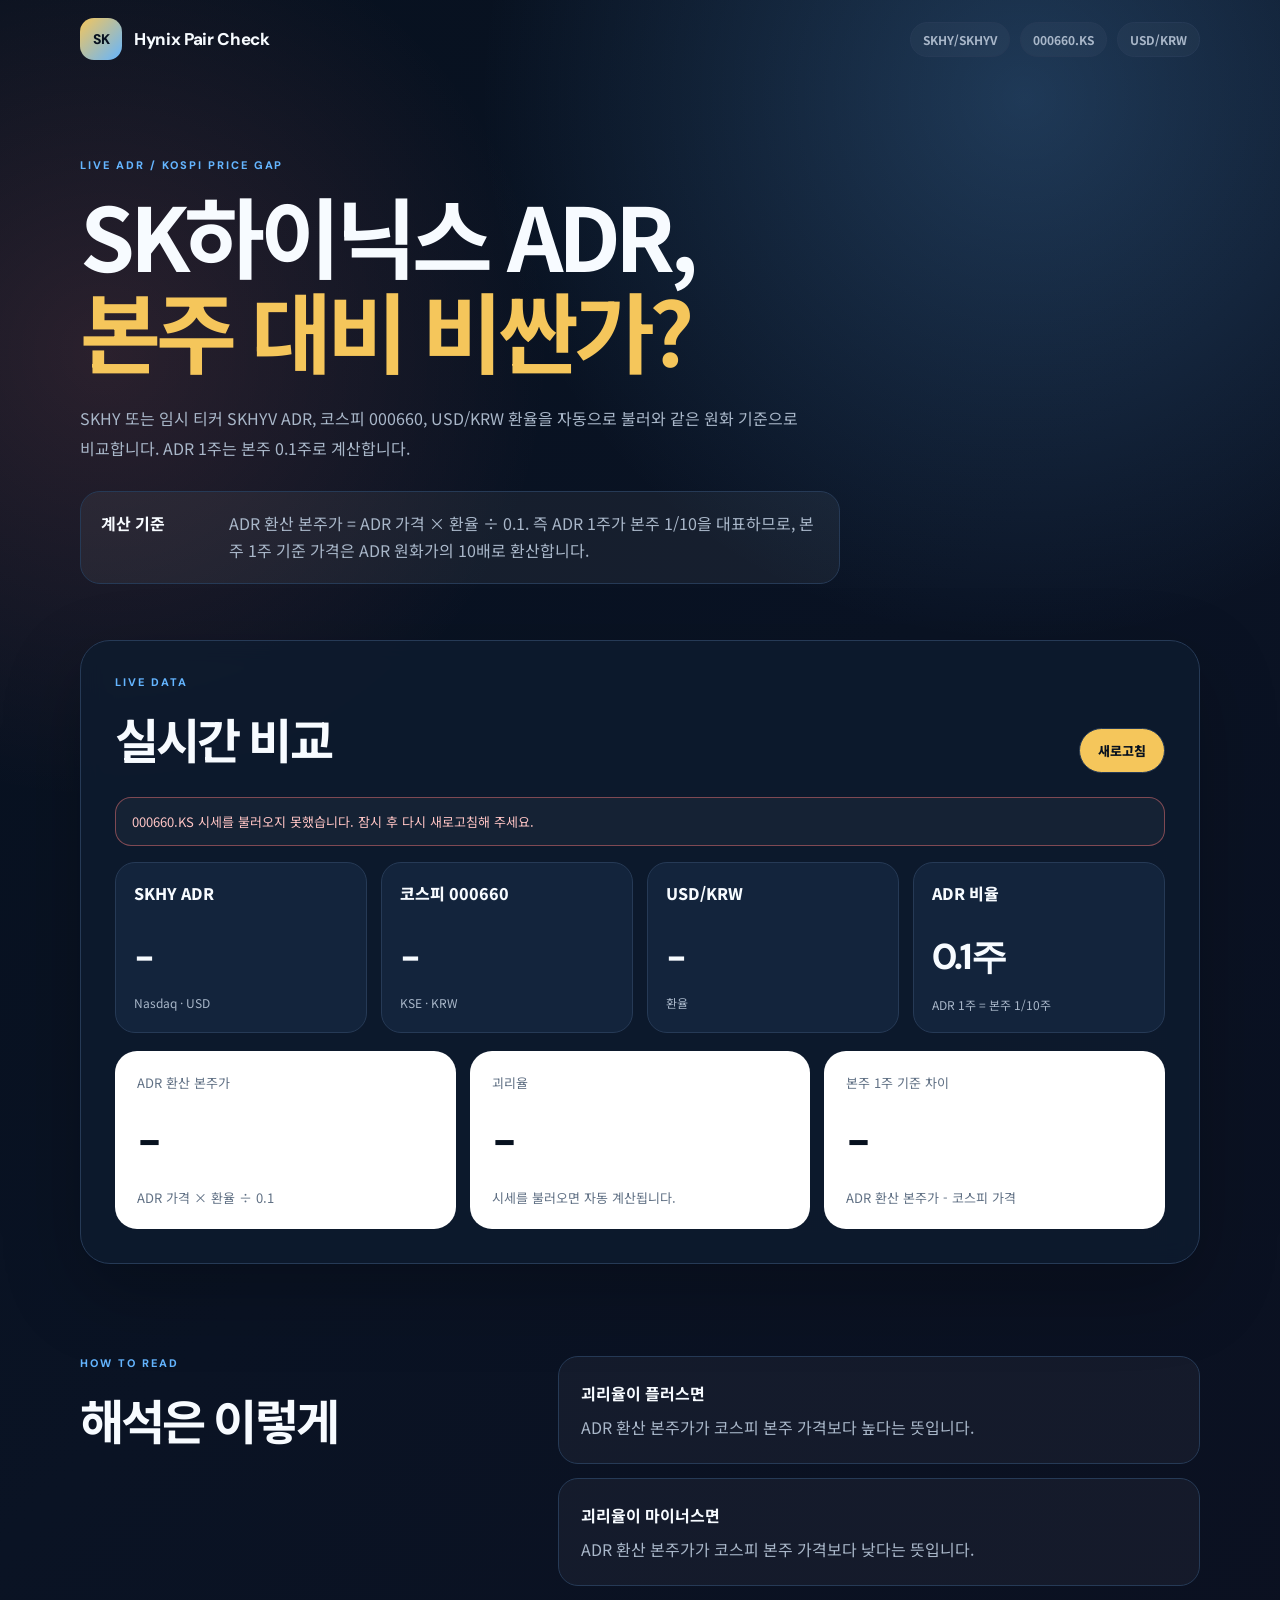
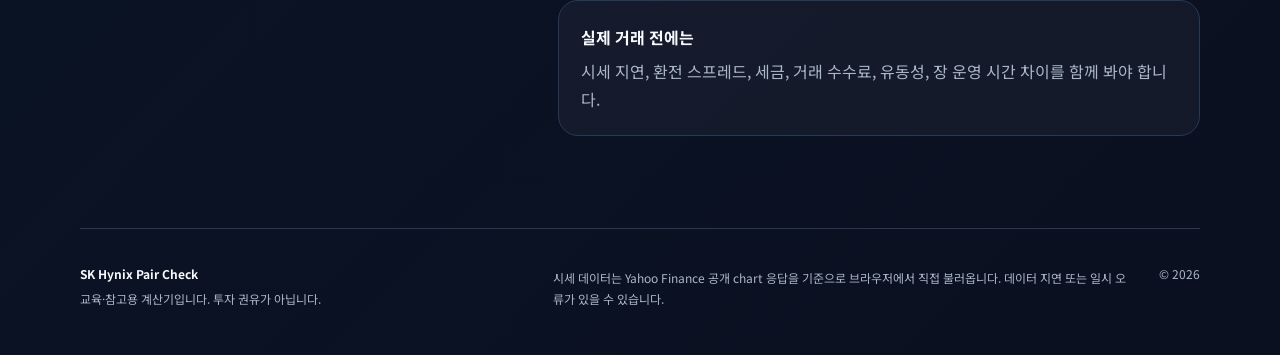
==== commit e1dc4200: "Use live quotes for SK hynix ADR comparison" ====
--- a/docs/index.html
+++ b/docs/index.html
@@ -6,15 +6,15 @@
   <script>
     window.dataLayer = window.dataLayer || [];
     function gtag(){dataLayer.push(arguments);}
-    gtag('js', new Date());
-    gtag('config', 'G-GD6K8FB589');
+    gtag("js", new Date());
+    gtag("config", "G-GD6K8FB589");
   </script>
   <meta name="viewport" content="width=device-width, initial-scale=1">
   <meta name="robots" content="index, follow">
-  <meta name="description" content="SK하이닉스 ADR과 코스피 000660 가격을 원화 기준으로 환산해 프리미엄과 할인율을 비교하는 계산기입니다.">
+  <meta name="description" content="SK하이닉스 ADR과 코스피 000660 가격을 실시간 시세로 불러와 원화 기준 괴리율을 비교하는 계산기입니다.">
   <meta name="theme-color" content="#07111f">
-  <meta property="og:title" content="SK하이닉스 ADR vs 코스피 가격 비교">
-  <meta property="og:description" content="ADR 가격, 환율, ADR 비율, 코스피 가격을 입력해 원화 기준 괴리율을 계산하세요.">
+  <meta property="og:title" content="SK하이닉스 ADR vs 코스피 실시간 가격 비교">
+  <meta property="og:description" content="SKHY 또는 SKHYV, 000660.KS, USD/KRW 시세를 자동으로 가져와 ADR 환산가와 괴리율을 계산합니다.">
   <meta property="og:type" content="website">
   <meta property="og:url" content="https://giftornot.pages.dev/">
   <meta property="og:image" content="https://giftornot.pages.dev/favicon.svg">
@@ -24,16 +24,16 @@
   <link rel="preconnect" href="https://fonts.gstatic.com" crossorigin>
   <link href="https://fonts.googleapis.com/css2?family=DM+Sans:wght@600;700;800&family=Noto+Sans+KR:wght@400;500;600;700;800&display=swap" rel="stylesheet">
   <link rel="stylesheet" href="styles.css">
-  <title>SK하이닉스 ADR vs 코스피 가격 비교</title>
+  <title>SK하이닉스 ADR vs 코스피 실시간 가격 비교</title>
   <script type="application/ld+json">
   {
     "@context": "https://schema.org",
     "@type": "WebApplication",
-    "name": "SK하이닉스 ADR vs 코스피 가격 비교",
+    "name": "SK하이닉스 ADR vs 코스피 실시간 가격 비교",
     "url": "https://giftornot.pages.dev/",
     "applicationCategory": "FinanceApplication",
     "operatingSystem": "Any",
-    "description": "SK하이닉스 ADR 가격을 원화로 환산해 코스피 000660 가격과 비교하는 무료 계산기입니다.",
+    "description": "SK하이닉스 ADR 가격을 실시간 시세로 원화 환산해 코스피 000660 가격과 비교하는 무료 계산기입니다.",
     "inLanguage": "ko-KR",
     "isAccessibleForFree": true
   }
@@ -46,85 +46,75 @@
       <strong>Hynix Pair Check</strong>
     </a>
     <nav aria-label="외부 시세 링크">
-      <a href="https://finance.yahoo.com/quote/SKHY" target="_blank" rel="noopener">SKHY</a>
-      <a href="https://finance.naver.com/item/main.naver?code=000660" target="_blank" rel="noopener">000660</a>
-      <a href="https://finance.naver.com/marketindex/exchangeDetail.naver?marketindexCd=FX_USDKRW" target="_blank" rel="noopener">USD/KRW</a>
+      <a href="https://finance.yahoo.com/quote/SKHYV" target="_blank" rel="noopener">SKHY/SKHYV</a>
+      <a href="https://finance.yahoo.com/quote/000660.KS" target="_blank" rel="noopener">000660.KS</a>
+      <a href="https://finance.yahoo.com/quote/KRW=X" target="_blank" rel="noopener">USD/KRW</a>
     </nav>
   </header>
 
   <main>
     <section class="hero">
-      <p class="eyebrow">ADR / KOSPI PRICE GAP CALCULATOR</p>
-      <h1>SK하이닉스 ADR,<br><em>코스피보다 비싼가?</em></h1>
+      <p class="eyebrow">LIVE ADR / KOSPI PRICE GAP</p>
+      <h1>SK하이닉스 ADR,<br><em>본주 대비 비싼가?</em></h1>
       <p class="hero-copy">
-        미국 ADR 가격을 원화로 바꾼 뒤 코스피 000660 가격과 비교합니다.
-        실시간 투자 판단이 아니라, 직접 확인한 시세를 빠르게 같은 단위로 맞춰보는 계산기입니다.
+        SKHY 또는 임시 티커 SKHYV ADR, 코스피 000660, USD/KRW 환율을 자동으로 불러와 같은 원화 기준으로 비교합니다.
+        ADR 1주는 본주 0.1주로 계산합니다.
       </p>
       <div class="market-note" role="note">
-        <b>확인 포인트</b>
-        <span>ADR 티커는 미국 상장 초기 임시 티커가 쓰일 수 있습니다. 입력 전 현재 거래 티커와 ADR 1주가 보통주 몇 주를 대표하는지 반드시 확인하세요.</span>
+        <b>계산 기준</b>
+        <span>ADR 환산 본주가 = ADR 가격 × 환율 ÷ 0.1. 즉 ADR 1주가 본주 1/10을 대표하므로, 본주 1주 기준 가격은 ADR 원화가의 10배로 환산합니다.</span>
       </div>
     </section>
 
     <section class="calculator" aria-labelledby="calc-title">
       <div class="section-title">
-        <p class="eyebrow">INPUT</p>
-        <h2 id="calc-title">가격 입력</h2>
+        <div>
+          <p class="eyebrow">LIVE DATA</p>
+          <h2 id="calc-title">실시간 비교</h2>
+        </div>
+        <button id="refreshButton" class="refresh-button" type="button">새로고침</button>
       </div>
 
-      <form id="compareForm" class="input-grid">
-        <label>
-          <span>ADR 가격</span>
-          <small>미국 시장 가격, USD</small>
-          <div class="field">
-            <input id="adrPrice" name="adrPrice" type="number" min="0" step="0.01" value="170" inputmode="decimal">
-            <b>$</b>
-          </div>
-        </label>
+      <div id="status" class="status" role="status" aria-live="polite">시세를 불러오는 중입니다…</div>
 
-        <label>
-          <span>USD/KRW 환율</span>
-          <small>1달러당 원화</small>
-          <div class="field">
-            <input id="fxRate" name="fxRate" type="number" min="0" step="0.01" value="1380" inputmode="decimal">
-            <b>원</b>
-          </div>
-        </label>
-
-        <label>
-          <span>ADR당 보통주 수</span>
-          <small>예: ADR 1주 = 보통주 1주면 1</small>
-          <div class="field">
-            <input id="shareRatio" name="shareRatio" type="number" min="0.0001" step="0.0001" value="1" inputmode="decimal">
-            <b>주</b>
-          </div>
-        </label>
-
-        <label>
-          <span>코스피 000660 가격</span>
-          <small>한국 시장 가격, KRW</small>
-          <div class="field">
-            <input id="kospiPrice" name="kospiPrice" type="number" min="0" step="1" value="2186000" inputmode="numeric">
-            <b>원</b>
-          </div>
-        </label>
-      </form>
+      <div class="quote-grid">
+        <article>
+          <span id="adrSymbolLabel">SKHY ADR</span>
+          <strong id="adrPrice">-</strong>
+          <small id="adrTime">Nasdaq · USD</small>
+        </article>
+        <article>
+          <span>코스피 000660</span>
+          <strong id="kospiPrice">-</strong>
+          <small id="kospiTime">KSE · KRW</small>
+        </article>
+        <article>
+          <span>USD/KRW</span>
+          <strong id="fxRate">-</strong>
+          <small id="fxTime">환율</small>
+        </article>
+        <article>
+          <span>ADR 비율</span>
+          <strong>0.1주</strong>
+          <small>ADR 1주 = 본주 1/10주</small>
+        </article>
+      </div>
 
       <div class="result-panel" aria-live="polite">
         <article>
-          <span>ADR 환산가</span>
+          <span>ADR 환산 본주가</span>
           <strong id="convertedPrice">-</strong>
-          <small>ADR 가격 × 환율 ÷ ADR당 보통주 수</small>
+          <small>ADR 가격 × 환율 ÷ 0.1</small>
         </article>
         <article>
           <span>괴리율</span>
           <strong id="premiumRate">-</strong>
-          <small id="premiumLabel">입력값을 기준으로 계산합니다.</small>
+          <small id="premiumLabel">시세를 불러오면 자동 계산됩니다.</small>
         </article>
         <article>
-          <span>1 ADR 기준 차이</span>
+          <span>본주 1주 기준 차이</span>
           <strong id="priceGap">-</strong>
-          <small>환산 ADR 가격 - 코스피 가격</small>
+          <small>ADR 환산 본주가 - 코스피 가격</small>
         </article>
       </div>
     </section>
@@ -137,15 +127,15 @@
       <ol>
         <li>
           <b>괴리율이 플러스면</b>
-          ADR 환산가가 코스피 가격보다 높다는 뜻입니다.
+          ADR 환산 본주가가 코스피 본주 가격보다 높다는 뜻입니다.
         </li>
         <li>
           <b>괴리율이 마이너스면</b>
-          ADR 환산가가 코스피 가격보다 낮다는 뜻입니다.
+          ADR 환산 본주가가 코스피 본주 가격보다 낮다는 뜻입니다.
         </li>
         <li>
           <b>실제 거래 전에는</b>
-          세금, 환전 스프레드, 거래 수수료, 시차, 유동성, ADR 비율을 따로 확인해야 합니다.
+          시세 지연, 환전 스프레드, 세금, 거래 수수료, 유동성, 장 운영 시간 차이를 함께 봐야 합니다.
         </li>
       </ol>
     </section>
@@ -156,7 +146,7 @@
       <strong>SK Hynix Pair Check</strong>
       <p>교육·참고용 계산기입니다. 투자 권유가 아닙니다.</p>
     </div>
-    <p>사용자가 입력한 값만 브라우저에서 계산하며 별도 서버에 저장하지 않습니다.</p>
+    <p>시세 데이터는 Yahoo Finance 공개 chart 응답을 기준으로 브라우저에서 직접 불러옵니다. 데이터 지연 또는 일시 오류가 있을 수 있습니다.</p>
     <span>© 2026</span>
   </footer>
 
--- a/docs/styles.css
+++ b/docs/styles.css
@@ -31,8 +31,7 @@
   font-family: "Noto Sans KR", system-ui, sans-serif;
 }
 
-button,
-input {
+button {
   font: inherit;
 }
 
@@ -170,18 +169,55 @@
   margin-bottom: 24px;
 }
 
+.refresh-button {
+  border: 1px solid var(--line);
+  border-radius: 999px;
+  padding: 12px 18px;
+  color: #07111f;
+  background: var(--gold);
+  font-size: 13px;
+  font-weight: 800;
+  cursor: pointer;
+}
+
+.refresh-button:disabled {
+  cursor: wait;
+  opacity: 0.68;
+}
+
 .section-title h2,
 .guide h2 {
   font-size: clamp(30px, 4vw, 48px);
 }
 
-.input-grid {
+.status {
+  border: 1px solid var(--line);
+  border-radius: 16px;
+  margin-bottom: 16px;
+  padding: 14px 16px;
+  color: var(--muted);
+  background: rgba(255, 255, 255, 0.04);
+  font-size: 13px;
+}
+
+.status[data-state="ok"] {
+  color: #a7f1c9;
+  border-color: rgba(86, 217, 155, 0.36);
+}
+
+.status[data-state="error"] {
+  color: #ffc5c5;
+  border-color: rgba(255, 123, 123, 0.46);
+}
+
+.quote-grid {
   display: grid;
   grid-template-columns: repeat(4, 1fr);
   gap: 14px;
 }
 
-label {
+.quote-grid article {
+  min-height: 150px;
   display: block;
   border: 1px solid var(--line);
   border-radius: 20px;
@@ -189,39 +225,25 @@
   background: var(--panel-2);
 }
 
-label span {
+.quote-grid span {
   display: block;
   font-weight: 800;
 }
 
-label small {
-  display: block;
-  margin: 6px 0 14px;
+.quote-grid small {
+  display: block;
+  margin-top: 14px;
   color: var(--muted);
   font-size: 12px;
-}
-
-.field {
-  display: flex;
-  align-items: center;
-  gap: 8px;
-}
-
-input {
-  width: 100%;
-  min-width: 0;
-  border: 0;
-  border-bottom: 1px solid #3c5578;
-  padding: 9px 0;
-  color: var(--ink);
-  background: transparent;
-  font: 800 24px "DM Sans", sans-serif;
-  outline: none;
-}
-
-.field b {
-  color: var(--muted);
-  font-size: 13px;
+  line-height: 1.55;
+}
+
+.quote-grid strong {
+  display: block;
+  margin-top: 28px;
+  color: var(--ink);
+  font: 800 clamp(25px, 3vw, 36px) "DM Sans", sans-serif;
+  letter-spacing: -0.05em;
 }
 
 .result-panel {
@@ -317,15 +339,19 @@
 }
 
 @media (max-width: 900px) {
-  .input-grid,
+  .quote-grid,
   .result-panel,
   .guide {
-    grid-template-columns: 1fr;
+    grid-template-columns: repeat(2, 1fr);
   }
 
   .hero {
     min-height: auto;
     padding-top: 52px;
+  }
+
+  .guide {
+    grid-template-columns: 1fr;
   }
 }
 
@@ -342,6 +368,16 @@
     padding: 18px 0;
   }
 
+  .section-title {
+    align-items: flex-start;
+    flex-direction: column;
+  }
+
+  .quote-grid,
+  .result-panel {
+    grid-template-columns: 1fr;
+  }
+
   .market-note {
     grid-template-columns: 1fr;
   }
